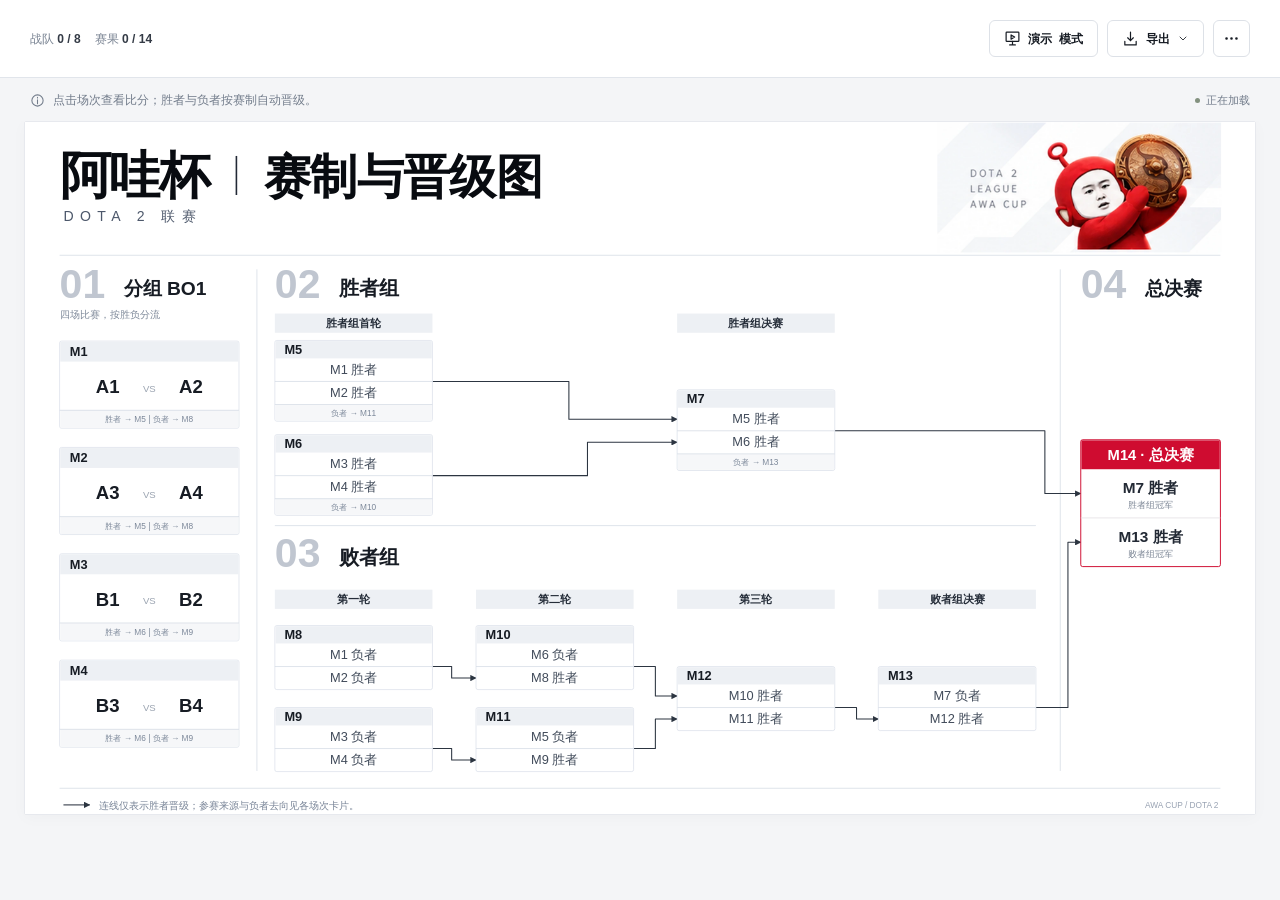
==== site/league/bracket.html @ de8dd4de "Add seasonal league page and synchronize published brackets" ====
<!doctype html>
<html lang="zh-CN">
<head>
<meta charset="utf-8">
<meta name="viewport" content="width=device-width,initial-scale=1">
<meta name="color-scheme" content="light">
<meta name="description" content="阿哇杯 M1–M14 赛制与晋级图。离线编辑战队、队标与赛果，自动更新胜败者对阵。">
<title>阿哇杯｜赛制与晋级图 · 可编辑版</title>
<style>
:root{--ink:#161b23;--muted:#7a8493;--line:#e1e5eb;--soft:#f5f6f8;--red:#cf0c30;--font:Arial,"PingFang SC","Microsoft YaHei","Noto Sans CJK SC",sans-serif}
*{box-sizing:border-box}body{margin:0;font:14px/1.5 var(--font);color:var(--ink);background:#f4f5f7}button,input,select{font:inherit}button{cursor:pointer}button:disabled{cursor:not-allowed;opacity:.45}button,input,a{outline-offset:4px}button:focus-visible,input:focus-visible{outline:2px solid var(--red)}button{color:inherit}button svg{width:17px;height:17px;flex:none}button svg,.inline-icon{fill:none;stroke:currentColor;stroke-width:1.7;stroke-linecap:round;stroke-linejoin:round}button{display:inline-flex;align-items:center;justify-content:center;gap:7px}button[hidden],[hidden]{display:none!important}
.toolbar{height:78px;padding:0 30px;display:flex;align-items:center;gap:25px;background:#fff;border-bottom:1px solid var(--line);position:sticky;top:0;z-index:10}.brand{display:flex;align-items:center;gap:12px;flex-shrink:0}.brand-mark{width:36px;height:36px;background:var(--red);color:#fff;display:grid;place-items:center;font-size:11px;font-weight:800;letter-spacing:.5px;border-radius:3px}.brand-name{font-size:15px;letter-spacing:.5px;font-weight:700}.brand-sub{font-size:10px;color:var(--muted);letter-spacing:1.8px;margin-top:1px}.toolbar-stats{display:flex;align-items:center;gap:14px;font-size:12px;color:var(--muted);border-left:1px solid var(--line);padding-left:24px}.toolbar-stats b{color:#343b46;font-weight:700;font-variant-numeric:tabular-nums}.actions{display:flex;align-items:center;gap:9px;margin-left:auto}.btn{height:37px;padding:0 14px;border:1px solid #dde1e7;background:#fff;border-radius:6px;font-size:12px;font-weight:600;white-space:nowrap;transition:background .15s,border-color .15s}.btn:hover{background:#f5f6f8;border-color:#bfc6d0}.btn.primary{background:#171c24;border-color:#171c24;color:#fff}.btn.primary:hover{background:#343b46}.btn.red{background:var(--red);border-color:var(--red);color:#fff}.btn.red:hover{background:#b90a2b}.btn.text{border-color:transparent;background:transparent}.btn.danger{color:#b91b35}.btn.icon{width:37px;padding:0}.menu-wrap{position:relative}.menu{position:absolute;right:0;top:46px;min-width:235px;background:#fff;border:1px solid var(--line);border-radius:9px;box-shadow:0 12px 35px #151b281a;padding:6px;z-index:30}.menu button{width:100%;justify-content:flex-start;border:0;background:none;padding:11px 10px;border-radius:4px;font-size:12px;white-space:nowrap}.menu button:hover{background:#f3f4f7}.menu small{color:#88909c;font-size:10px;margin-left:auto}.menu hr{border:0;border-top:1px solid var(--line);margin:5px}.menu .danger{color:#b91b35}.hintbar{display:flex;align-items:center;justify-content:space-between;gap:15px;padding:13px 30px 12px;color:#727c8b;font-size:12px}.hintbar .left{display:flex;align-items:center;gap:8px}.hintbar .inline-icon{width:15px;height:15px}.save-state{display:flex;align-items:center;gap:6px;white-space:nowrap;font-size:11px}.save-dot{width:5px;height:5px;border-radius:50%;background:#83917f}.save-state.warn{color:#b45b19}.save-state.warn .save-dot{background:#b45b19}.workspace{padding:0 24px 24px;overflow:auto}.sheet{max-width:1920px;margin:0 auto;border:1px solid #e7e9ee;box-shadow:0 3px 16px #232b3607;background:#fff;border-radius:2px}.sheet svg{display:block;width:100%;height:auto;aspect-ratio:16/9}.mobile-hint{display:none}.presentation-exit{position:fixed;right:16px;top:16px;background:#ffffffed;box-shadow:0 4px 15px #0001;z-index:30}.presentation .toolbar,.presentation .hintbar,.presentation .mobile-hint{display:none}.presentation .workspace{width:100vw;height:100vh;padding:12px;display:flex;align-items:center;justify-content:center;background:#fff;overflow:hidden}.presentation .sheet{width:min(calc(100vw - 24px),calc((100vh - 24px)*16/9));max-width:none;min-width:0;border:0;box-shadow:none;margin:0}.presentation .sheet svg{pointer-events:none}.presentation .editor-only{display:none}
dialog{color:var(--ink);font-family:var(--font);border:1px solid #dde2e9;padding:0;background:#fff;border-radius:14px;box-shadow:0 20px 80px #1520362e;max-height:calc(100vh - 48px)}dialog::backdrop{background:#1822325c;backdrop-filter:blur(2px)}.dialog-head{display:flex;align-items:flex-start;gap:20px;justify-content:space-between;padding:25px 26px 19px;border-bottom:1px solid var(--line)}.dialog-head h2{margin:0 0 5px;font-size:21px;letter-spacing:-.3px}.dialog-head p{margin:0;font-size:12px;line-height:1.7;color:var(--muted)}.close-button{border:0;background:#f5f6f8;border-radius:50%;width:29px;height:29px;font-size:20px;font-weight:400;flex-shrink:0;line-height:1}.close-button:hover{background:#e9ecf1}.dialog-body{padding:22px 26px}.dialog-foot{padding:17px 26px;border-top:1px solid var(--line);display:flex;align-items:center;justify-content:flex-end;gap:9px;background:#fafbfc}.dialog-foot .note{margin-right:auto;font-size:11px;color:var(--muted)}.dialog-foot .btn{height:39px}.team-dialog{width:720px}.team-dialog form{display:flex;flex-direction:column;max-height:calc(100vh - 48px)}.team-dialog .dialog-body{overflow:auto}.team-grid{display:grid;grid-template-columns:1fr 1fr;gap:23px 24px}.team-group-title{font-size:11px;font-weight:700;letter-spacing:.8px;color:#89919e;margin:0 0 11px}.team-row{display:flex;gap:11px;align-items:center;margin-bottom:14px}.logo-upload{position:relative;width:47px;height:47px;display:grid;place-items:center;border:1px solid #dce1e8;background:#f5f6f8;border-radius:8px;flex:none;cursor:pointer}.logo-upload img{width:38px;height:38px;object-fit:contain}.logo-upload span{font-size:14px;font-weight:700;color:#929aa7}.logo-upload:hover{border-color:#697385}.logo-upload:after{content:'＋';position:absolute;background:#202632;color:#fff;font-size:11px;right:-4px;bottom:-4px;width:16px;height:16px;border:2px solid #fff;border-radius:50%;line-height:12px;text-align:center}.team-field{flex:1;min-width:0}.field-label{font-size:10px;display:flex;justify-content:space-between;align-items:center;gap:8px;margin-bottom:4px;color:#747e8e}.field-label b{font-size:11px;font-weight:700;color:#596475}.field-label button{background:none;border:0;padding:0;font-size:10px;color:#9198a3}.field-label button:hover{color:var(--red)}.team-field input,.score-input{border:1px solid #dce1e8;border-radius:5px;background:#fff;color:var(--ink)}.team-field input{height:36px;padding:0 10px;width:100%;font-size:13px}.team-field input::placeholder{color:#a2a9b4}.info-box{margin-top:10px;padding:12px 14px;border:1px solid #e7eaf0;background:#f7f8fa;border-radius:6px;color:#707b8d;font-size:11px;line-height:1.85}.info-box b{color:#414b5a;font-weight:600}.match-dialog{width:540px}.match-kicker{font-size:10px;letter-spacing:1.3px;color:#959daa;font-weight:700;margin-bottom:6px}.match-side{display:flex;gap:11px;align-items:center;padding:16px 0;border-bottom:1px solid #edf0f4}.match-side:last-of-type{border-bottom:0}.match-logo{height:38px;width:38px;background:#f0f2f5;border:1px solid #e7eaf0;border-radius:6px;display:grid;place-items:center;flex-shrink:0;overflow:hidden}.match-logo img{width:32px;height:32px;object-fit:contain}.match-logo span{font-size:12px;font-weight:700;color:#818b99}.match-team{flex:1;min-width:0}.match-team-name{font-size:15px;font-weight:600;overflow-wrap:anywhere}.match-team-source{font-size:11px;color:#949dab;margin-top:3px}.score-input{width:55px;height:39px;text-align:center;font-size:18px;font-variant-numeric:tabular-nums;-moz-appearance:textfield}.score-input::-webkit-inner-spin-button{-webkit-appearance:none}.winner-choice{min-width:68px;border:1px solid #dce1e8;background:#fff;border-radius:5px;height:38px;font-size:11px;color:#798391}.winner-choice[aria-pressed="true"]{border-color:#1b232e;background:#1b232e;color:#fff}.result-info{font-size:11px;line-height:1.8;color:#7b8492;margin:15px 0 0}.field-error{font-size:12px;line-height:1.7;color:#bd1f38;background:#fff1f3;border-radius:5px;padding:10px 12px;margin-top:13px}.match-foot-left{margin-right:auto}.confirm-dialog{width:420px}.confirm-dialog .dialog-body{padding-top:25px;padding-bottom:24px}.confirm-dialog h2{font-size:18px;margin:0 0 11px}.confirm-dialog p{color:#717c8c;font-size:13px;line-height:1.85;white-space:pre-line;margin:0}.toast{position:fixed;bottom:28px;left:50%;transform:translateX(-50%);padding:12px 19px;background:#202631;color:#fff;box-shadow:0 5px 20px #0002;border-radius:7px;z-index:100;font-size:12px;max-width:min(600px,calc(100vw - 30px));text-align:center;line-height:1.6}.help-dialog{width:600px}.help-section{margin:0 0 19px}.help-section h3{font-size:13px;margin:0 0 5px}.help-section p{font-size:12px;color:#747e8c;line-height:1.85;margin:0}.help-section:last-child{margin-bottom:0}.keyboard{font-family:inherit;font-size:10px;padding:2px 5px;border:1px solid #dfe3ea;border-radius:3px;background:#f7f8fa}
@media(max-width:1150px){.toolbar{padding:0 20px;gap:16px}.toolbar-stats{padding-left:17px;gap:10px}.brand-sub{display:none}.actions{gap:6px}.hintbar{padding-left:22px;padding-right:22px}.btn{padding:0 11px}}
@media(max-width:900px){.toolbar{height:auto;min-height:78px;flex-wrap:wrap;padding:13px 16px;gap:11px}.toolbar-stats{margin-left:auto;border-left:0;padding-left:0}.actions{width:100%;margin-left:0}.actions .btn.primary{flex:1}.brand-name{font-size:14px}.hintbar{align-items:flex-start;padding:12px 16px;gap:10px}.hintbar .left{line-height:1.7}.hintbar .left .inline-icon{display:none}.save-state{font-size:10px}.workspace{padding:0 14px 20px}.sheet{min-width:1200px}.mobile-hint{display:block;font-size:10px;color:#919aa6;padding:0 16px 10px}.team-dialog{width:calc(100vw - 24px)}.team-grid{gap:10px 18px}.dialog-head,.dialog-body,.dialog-foot{padding-left:20px;padding-right:20px}.presentation .sheet{min-width:0}.match-dialog{width:min(540px,calc(100vw - 24px))}}
@media(max-width:550px){.team-grid{grid-template-columns:1fr}.team-row{margin-bottom:13px}.team-dialog form{max-height:calc(100dvh - 32px)}dialog{max-height:calc(100dvh - 32px)}.dialog-head{padding-top:20px}.dialog-head h2{font-size:19px}.dialog-foot .note{display:none}.toolbar .action-label-optional{display:none}.match-side{gap:8px}.winner-choice{min-width:56px;padding:0 8px}.match-dialog .dialog-body{padding-left:18px;padding-right:18px}.score-input{width:44px}.match-logo{height:32px;width:32px}.match-team-name{font-size:13px}.match-team-source{font-size:10px}.confirm-dialog{width:calc(100vw - 32px)}}
@media print{@page{size:A3 landscape;margin:5mm}body{background:#fff}.toolbar,.hintbar,.mobile-hint,.presentation-exit,.toast,dialog{display:none!important}.workspace,.presentation .workspace{padding:0;width:auto;height:auto;display:block;overflow:visible}.sheet,.presentation .sheet{width:100%;max-width:none;min-width:0;border:0;box-shadow:none}.sheet svg{width:100%;height:auto;break-inside:avoid}.editor-only{display:none}}
.view-only .team-hit{pointer-events:none}.view-only .editor-only{display:none}.toolbar{position:relative}.toolbar .brand{display:none}.toolbar-stats{border-left:0;padding-left:0}.workspace{padding-bottom:16px}
</style>
</head>
<body>
<header class="toolbar">
 <div class="brand"><div class="brand-mark" aria-hidden="true">AWA</div><div><div class="brand-name">赛程编辑器</div><div class="brand-sub">AWA CUP · BRACKET STUDIO</div></div></div>
 <div class="toolbar-stats"><span>战队 <b id="teamCount">0 / 8</b></span><span>赛果 <b id="resultCount">0 / 14</b></span></div>
 <nav class="actions" aria-label="赛程工具">
  <button class="btn primary" id="editTeams"><svg viewBox="0 0 24 24"><path d="M16 21v-2a4 4 0 0 0-4-4H6a4 4 0 0 0-4 4v2M22 21v-2a4 4 0 0 0-3-3.87"/><circle cx="9" cy="7" r="4"/><path d="M16 3.13a4 4 0 0 1 0 7.75"/></svg>战队设置</button>
  <button class="btn" id="present"><svg viewBox="0 0 24 24"><rect x="3" y="3" width="18" height="13" rx="1"/><path d="M12 16v5M8 21h8m-6-14 5 3-5 3z"/></svg>演示<span class="action-label-optional">模式</span></button>
  <div class="menu-wrap"><button class="btn" id="exportToggle" aria-expanded="false" aria-controls="exportMenu"><svg viewBox="0 0 24 24"><path d="M12 3v12m-4-4 4 4 4-4M4 16v5h16v-5"/></svg>导出<svg viewBox="0 0 24 24" style="width:12px"><path d="m6 9 6 6 6-6"/></svg></button>
   <div class="menu" id="exportMenu" hidden>
    <button id="exportHTML">保存当前 HTML <small>可继续编辑 / 分享</small></button>
    <button id="exportPNG">导出高清 PNG <small>3840 × 2160</small></button>
    <button id="exportSVG">导出矢量 SVG <small>无损缩放</small></button>
    <hr><button id="exportJSON">导出赛程数据 <small>JSON 备份</small></button>
    <button id="importJSON">导入赛程数据 <small>JSON 恢复</small></button>
   </div>
  </div>
  <div class="menu-wrap"><button class="btn icon" id="moreToggle" aria-label="更多操作" aria-expanded="false" aria-controls="moreMenu"><svg viewBox="0 0 24 24"><circle cx="5" cy="12" r="1"/><circle cx="12" cy="12" r="1"/><circle cx="19" cy="12" r="1"/></svg></button><div class="menu" id="moreMenu" hidden><button id="help">使用说明</button><button id="print">打印赛程</button><hr><button class="danger" id="clearResults">清空比赛结果 <small>保留战队</small></button><button class="danger" id="resetAll">重置全部内容</button></div></div>
 </nav>
</header>
<div class="hintbar"><div class="left"><svg class="inline-icon" viewBox="0 0 24 24"><circle cx="12" cy="12" r="9"/><path d="M12 11v6M12 7v1"/></svg><span>点击分组赛队名编辑战队，点击场次卡片录入赛果；后续对阵自动更新。</span></div><div class="save-state" id="saveState" role="status"><i class="save-dot"></i><span>正在加载</span></div></div>
<div class="mobile-hint">横向滑动查看完整赛程。导出的图片和 HTML 始终保留完整画面。</div>
<main class="workspace" aria-label="阿哇杯赛程"><div class="sheet" id="canvas"></div></main>
<button class="btn presentation-exit" id="exitPresent" hidden>退出演示 <span class="keyboard">Esc</span></button>
<noscript><p style="padding:30px">请在允许 JavaScript 的浏览器中打开本文件，以编辑战队和查看完整赛程。</p></noscript>

<dialog class="team-dialog" id="teamDialog" aria-labelledby="teamDialogTitle">
 <form id="teamForm">
 <div class="dialog-head"><div><h2 id="teamDialogTitle">战队设置</h2><p>填写 8 支战队。名称与队标会同步到该战队后续的全部场次。</p></div><button type="button" class="close-button" data-close="teamDialog" aria-label="关闭">×</button></div>
 <div class="dialog-body"><div class="team-grid" id="teamGrid"></div><div class="info-box"><b>队标可选：</b>点击左侧方块上传 PNG、JPG 或 WebP，单张不超过 5 MB。图片会压缩并保存在此文件的数据中，发布赛程时一起保存到平台。<br>名称最多 24 个字符；未填写时使用 A1、A2 等席位编号。修改名称不会改变该席位已有的胜负记录。</div><div class="field-error" id="teamError" hidden></div></div>
 <div class="dialog-foot"><span class="note">修改后点击平台上方「发布赛程」。</span><button type="button" class="btn" data-close="teamDialog">取消</button><button type="submit" class="btn red">保存战队</button></div>
 </form>
</dialog>

<dialog class="match-dialog" id="matchDialog" aria-labelledby="matchTitle">
 <form id="matchForm">
 <div class="dialog-head"><div><div class="match-kicker" id="matchKicker"></div><h2 id="matchTitle">录入赛果</h2><p id="matchSubtitle"></p></div><button class="close-button" type="button" data-close="matchDialog" aria-label="关闭">×</button></div>
 <div class="dialog-body"><div id="matchSides"></div><div class="result-info" id="resultInfo"></div><div class="info-box" id="matchRoute"></div><div class="field-error" id="matchError" hidden></div></div>
 <div class="dialog-foot"><div class="match-foot-left"><button type="button" class="btn text danger" id="clearMatch">清除本场</button></div><button type="button" class="btn" data-close="matchDialog">取消</button><button type="submit" class="btn red" id="saveMatch">保存赛果</button></div>
 </form>
</dialog>

<dialog class="confirm-dialog" id="confirmDialog" aria-labelledby="confirmTitle"><div class="dialog-body"><h2 id="confirmTitle"></h2><p id="confirmText"></p></div><div class="dialog-foot"><button class="btn" id="confirmNo">取消</button><button class="btn red" id="confirmYes">确认</button></div></dialog>
<dialog class="help-dialog" id="helpDialog" aria-labelledby="helpTitle"><div class="dialog-head"><div><h2 id="helpTitle">使用说明</h2><p>本届使用 M1–M14 固定赛制；管理员发布后所有人可查看。</p></div><button class="close-button" data-close="helpDialog" aria-label="关闭">×</button></div><div class="dialog-body">
 <section class="help-section"><h3>1. 填写战队</h3><p>点击「战队设置」，或直接点击分组赛中的队名，填写 A1–A4、B1–B4 对应的 8 支战队。队标为可选项。名称留空时保留席位编号。</p></section>
 <section class="help-section"><h3>2. 录入赛果</h3><p>点击比赛卡片，选择获胜战队并保存；比分可留空，也可只保存尚未结束的比分。上游赛果确定后，下游的胜者、负者席位自动替换为真实战队。修改已有胜负时，系统会提示清除受影响的下游赛果，避免出现错误对阵。</p></section>
 <section class="help-section"><h3>3. 阅读晋级关系</h3><p>图中黑色连线仅表示胜者晋级。分组赛分流和胜者组负者落位写在卡片底部，后续卡片也会标注参赛来源。交叉落位严格使用 M5 负者 → M11、M6 负者 → M10；M7 负者进入 M13。仅分组赛预设 BO1，其他场次不擅自添加赛制，总决赛不额外增加重置赛。</p></section>
 <section class="help-section"><h3>4. 保存和分享</h3><p>修改暂存在当前页面，点击平台上方「发布赛程」后统一保存。离开前请发布或导出 JSON 备份。PNG 与 SVG 可用于发群，镜像站会在下一次同步后更新。</p></section>
 <section class="help-section"><h3>5. 演示</h3><p>「演示模式」隐藏编辑工具。按 Esc 返回编辑；导出的 PNG / SVG 不包含工具栏。超长队名在图中自动省略，可悬停或打开比赛卡片查看全称。</p></section>
</div><div class="dialog-foot"><button class="btn primary" data-close="helpDialog">知道了</button></div></dialog>
<input type="file" id="jsonFile" accept=".json,application/json" hidden>
<input type="file" id="logoFile" accept="image/png,image/jpeg,image/webp" hidden>
<div class="toast" id="toast" role="status" aria-live="polite" hidden></div>

<script id="initial-data" type="application/json">{"schema": "awacup-bracket-v1", "workspaceId": "awa-white-bracket-editor-v1", "updatedAt": null, "teams": {"A1": {"name": "", "logo": ""}, "A2": {"name": "", "logo": ""}, "A3": {"name": "", "logo": ""}, "A4": {"name": "", "logo": ""}, "B1": {"name": "", "logo": ""}, "B2": {"name": "", "logo": ""}, "B3": {"name": "", "logo": ""}, "B4": {"name": "", "logo": ""}}, "matches": {}}</script>
<script id="art-data" type="application/json">"[data-uri]"</script>
<script type="module" src="./bracket.js"></script>
</body>
</html>
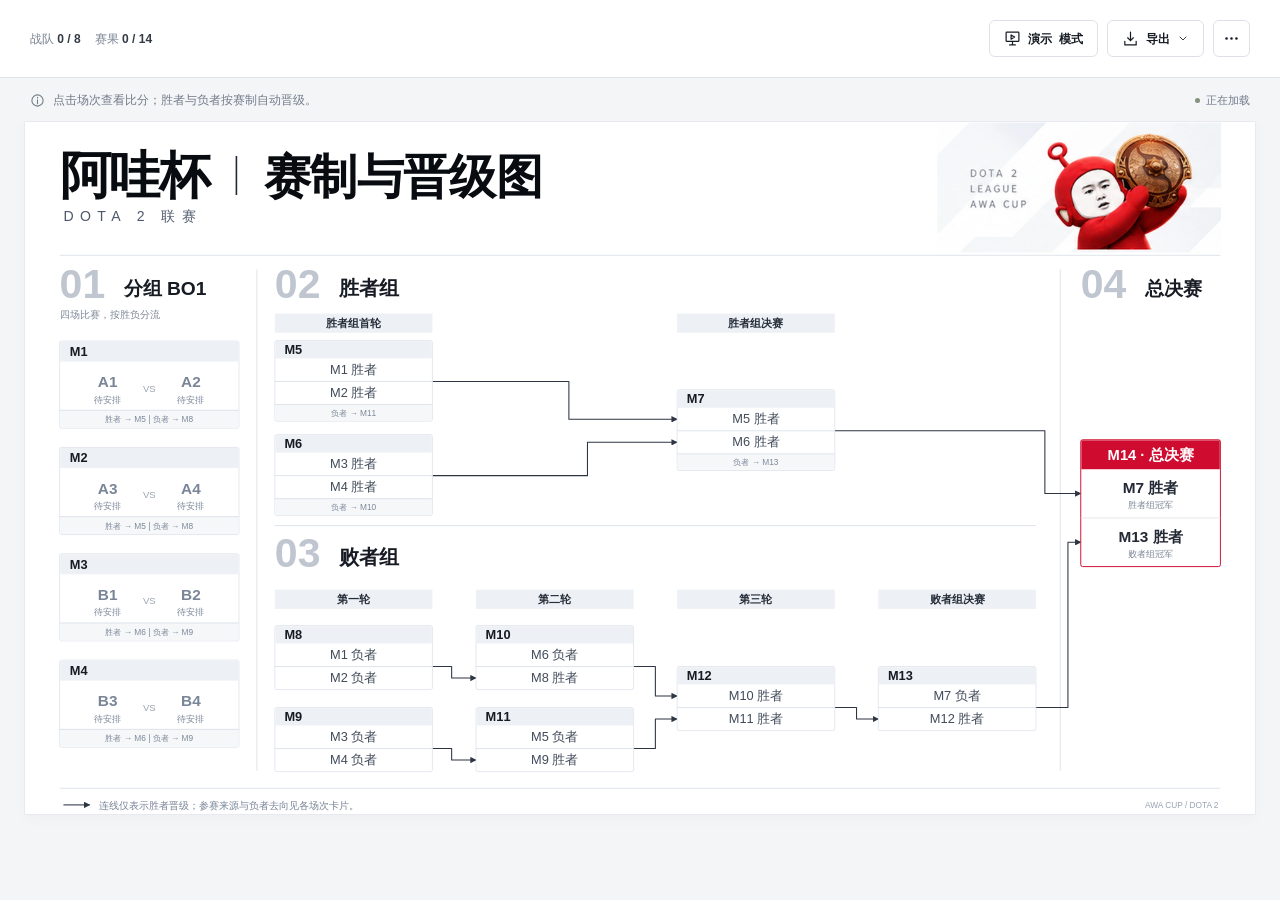
==== commit 5746ce14: "Separate registered league teams from assigned bracket slots" ====
--- a/site/league/bracket.html
+++ b/site/league/bracket.html
@@ -16,6 +16,7 @@
 @media(max-width:550px){.team-grid{grid-template-columns:1fr}.team-row{margin-bottom:13px}.team-dialog form{max-height:calc(100dvh - 32px)}dialog{max-height:calc(100dvh - 32px)}.dialog-head{padding-top:20px}.dialog-head h2{font-size:19px}.dialog-foot .note{display:none}.toolbar .action-label-optional{display:none}.match-side{gap:8px}.winner-choice{min-width:56px;padding:0 8px}.match-dialog .dialog-body{padding-left:18px;padding-right:18px}.score-input{width:44px}.match-logo{height:32px;width:32px}.match-team-name{font-size:13px}.match-team-source{font-size:10px}.confirm-dialog{width:calc(100vw - 32px)}}
 @media print{@page{size:A3 landscape;margin:5mm}body{background:#fff}.toolbar,.hintbar,.mobile-hint,.presentation-exit,.toast,dialog{display:none!important}.workspace,.presentation .workspace{padding:0;width:auto;height:auto;display:block;overflow:visible}.sheet,.presentation .sheet{width:100%;max-width:none;min-width:0;border:0;box-shadow:none}.sheet svg{width:100%;height:auto;break-inside:avoid}.editor-only{display:none}}
 .view-only .team-hit{pointer-events:none}.view-only .editor-only{display:none}.toolbar{position:relative}.toolbar .brand{display:none}.toolbar-stats{border-left:0;padding-left:0}.workspace{padding-bottom:16px}
+.team-row{align-items:flex-start;border-bottom:1px solid #e7eaf0;padding-bottom:18px;margin-bottom:18px}.roster-label{display:block;font-size:14px;color:#596475;margin:12px 0 6px}.team-field textarea{display:block;width:100%;resize:vertical;border:1px solid #dce1e8;border-radius:5px;padding:9px 10px;font:14px/1.6 var(--font);color:var(--ink);background:#fff}.team-field input{font-size:14px}.field-label,.field-label b{font-size:14px}.team-dialog .dialog-head,.team-dialog .dialog-foot{flex-shrink:0}
 </style>
 </head>
 <body>
@@ -37,16 +38,19 @@
   <div class="menu-wrap"><button class="btn icon" id="moreToggle" aria-label="更多操作" aria-expanded="false" aria-controls="moreMenu"><svg viewBox="0 0 24 24"><circle cx="5" cy="12" r="1"/><circle cx="12" cy="12" r="1"/><circle cx="19" cy="12" r="1"/></svg></button><div class="menu" id="moreMenu" hidden><button id="help">使用说明</button><button id="print">打印赛程</button><hr><button class="danger" id="clearResults">清空比赛结果 <small>保留战队</small></button><button class="danger" id="resetAll">重置全部内容</button></div></div>
  </nav>
 </header>
-<div class="hintbar"><div class="left"><svg class="inline-icon" viewBox="0 0 24 24"><circle cx="12" cy="12" r="9"/><path d="M12 11v6M12 7v1"/></svg><span>点击分组赛队名编辑战队，点击场次卡片录入赛果；后续对阵自动更新。</span></div><div class="save-state" id="saveState" role="status"><i class="save-dot"></i><span>正在加载</span></div></div>
+<div class="hintbar"><div class="left"><svg class="inline-icon" viewBox="0 0 24 24"><circle cx="12" cy="12" r="9"/><path d="M12 11v6M12 7v1"/></svg><span>先录入报名名单，再安排首轮对阵；后续对阵按赛果自动更新。</span></div><div class="save-state" id="saveState" role="status"><i class="save-dot"></i><span>正在加载</span></div></div>
 <div class="mobile-hint">横向滑动查看完整赛程。导出的图片和 HTML 始终保留完整画面。</div>
 <main class="workspace" aria-label="阿哇杯赛程"><div class="sheet" id="canvas"></div></main>
 <button class="btn presentation-exit" id="exitPresent" hidden>退出演示 <span class="keyboard">Esc</span></button>
 <noscript><p style="padding:30px">请在允许 JavaScript 的浏览器中打开本文件，以编辑战队和查看完整赛程。</p></noscript>
 
+<dialog class="team-dialog" id="assignmentDialog" aria-labelledby="assignmentTitle">
+ <form id="assignmentForm"><div class="dialog-head"><div><h2 id="assignmentTitle">安排首轮对阵</h2><p>从报名战队中选择参赛队伍。席位可以留空，同一队伍只能安排一次。</p></div><button type="button" class="close-button" data-close="assignmentDialog" aria-label="关闭">×</button></div><div class="dialog-body"><div class="team-grid" id="assignmentGrid"></div><div class="field-error" id="assignmentError" hidden></div></div><div class="dialog-foot"><button type="button" class="btn" data-close="assignmentDialog">取消</button><button type="submit" class="btn red">保存对阵安排</button></div></form>
+</dialog>
 <dialog class="team-dialog" id="teamDialog" aria-labelledby="teamDialogTitle">
  <form id="teamForm">
- <div class="dialog-head"><div><h2 id="teamDialogTitle">战队设置</h2><p>填写 8 支战队。名称与队标会同步到该战队后续的全部场次。</p></div><button type="button" class="close-button" data-close="teamDialog" aria-label="关闭">×</button></div>
- <div class="dialog-body"><div class="team-grid" id="teamGrid"></div><div class="info-box"><b>队标可选：</b>点击左侧方块上传 PNG、JPG 或 WebP，单张不超过 5 MB。图片会压缩并保存在此文件的数据中，发布赛程时一起保存到平台。<br>名称最多 24 个字符；未填写时使用 A1、A2 等席位编号。修改名称不会改变该席位已有的胜负记录。</div><div class="field-error" id="teamError" hidden></div></div>
+ <div class="dialog-head"><div><h2 id="teamDialogTitle">报名战队</h2><p>先填写队名和名单，不会自动安排对手。分组确定后再点击「安排对阵」。</p></div><button type="button" class="close-button" data-close="teamDialog" aria-label="关闭">×</button></div>
+ <div class="dialog-body"><div class="team-grid" id="teamGrid"></div><div class="info-box"><b>队标可选：</b>点击左侧方块上传 PNG、JPG 或 WebP，单张不超过 5 MB。图片会压缩并保存在此文件的数据中，发布赛程时一起保存到平台。<br>名称最多 24 个字符。报名编号与赛程席位独立，修改名单不会自动安排对手。</div><div class="field-error" id="teamError" hidden></div></div>
  <div class="dialog-foot"><span class="note">修改后点击平台上方「发布赛程」。</span><button type="button" class="btn" data-close="teamDialog">取消</button><button type="submit" class="btn red">保存战队</button></div>
  </form>
 </dialog>
@@ -76,4 +80,3 @@
 <script type="module" src="./bracket.js"></script>
 </body>
 </html>
-
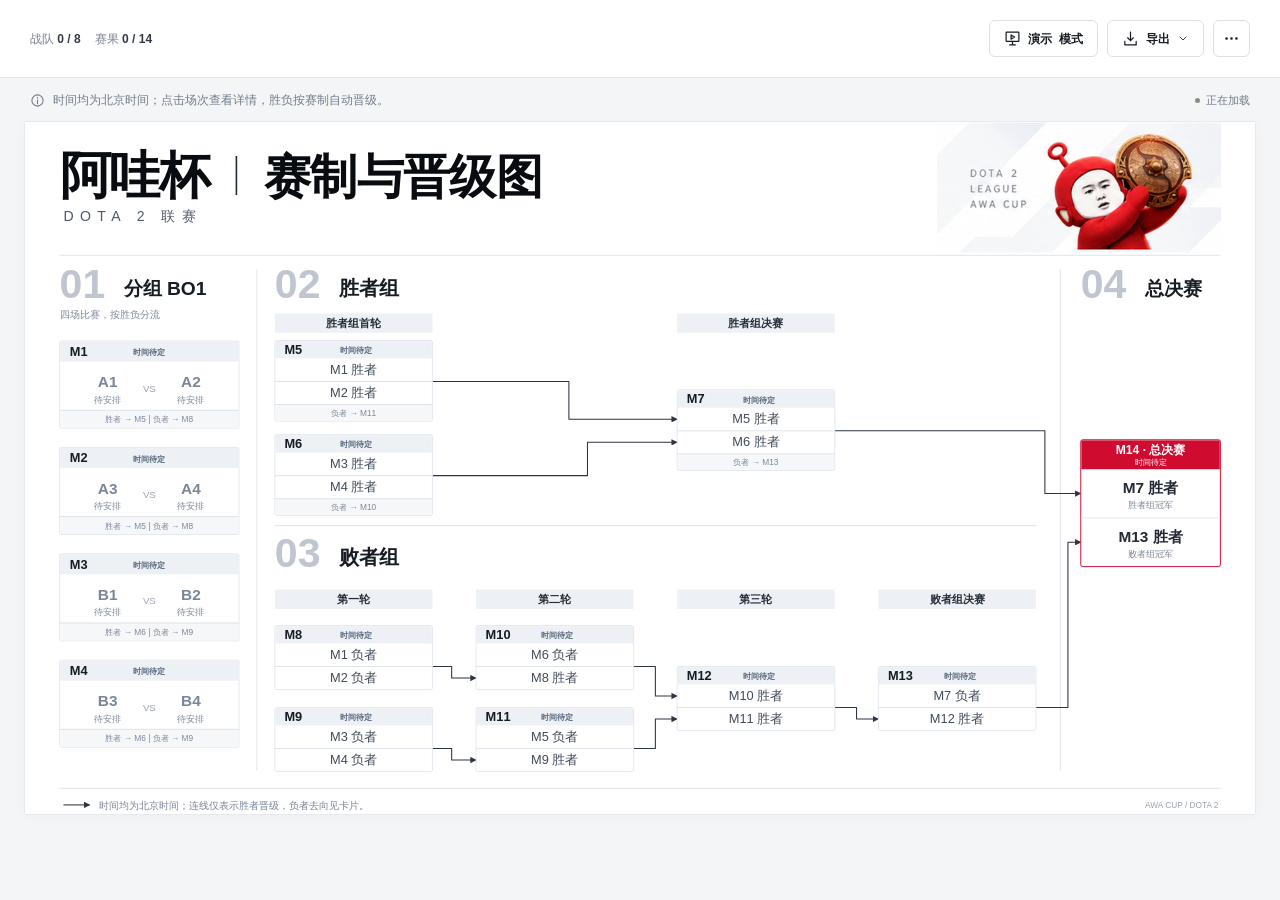
==== commit f206c029: "Add league match schedules and net-record relationship rankings" ====
--- a/site/league/bracket.html
+++ b/site/league/bracket.html
@@ -58,8 +58,8 @@
 <dialog class="match-dialog" id="matchDialog" aria-labelledby="matchTitle">
  <form id="matchForm">
  <div class="dialog-head"><div><div class="match-kicker" id="matchKicker"></div><h2 id="matchTitle">录入赛果</h2><p id="matchSubtitle"></p></div><button class="close-button" type="button" data-close="matchDialog" aria-label="关闭">×</button></div>
- <div class="dialog-body"><div id="matchSides"></div><div class="result-info" id="resultInfo"></div><div class="info-box" id="matchRoute"></div><div class="field-error" id="matchError" hidden></div></div>
- <div class="dialog-foot"><div class="match-foot-left"><button type="button" class="btn text danger" id="clearMatch">清除本场</button></div><button type="button" class="btn" data-close="matchDialog">取消</button><button type="submit" class="btn red" id="saveMatch">保存赛果</button></div>
+ <div class="dialog-body"><label for="matchTime" style="display:block;margin-bottom:18px;font-size:14px">比赛时间（北京时间）<input id="matchTime" type="datetime-local" min="2000-01-01T00:00" max="2099-12-31T23:59" style="display:block;width:100%;padding:10px;margin-top:8px;font:inherit;border:1px solid #cbd2dc;border-radius:6px"><small style="display:block;margin-top:6px;color:#737d8c">可在参赛队伍确定前排期；留空表示时间待定。</small></label><div id="matchSides"></div><div class="result-info" id="resultInfo"></div><div class="info-box" id="matchRoute"></div><div class="field-error" id="matchError" hidden></div></div>
+ <div class="dialog-foot"><div class="match-foot-left"><button type="button" class="btn text danger" id="clearMatch">清除赛果</button></div><button type="button" class="btn" data-close="matchDialog">取消</button><button type="submit" class="btn red" id="saveMatch">保存时间与赛果</button></div>
  </form>
 </dialog>
 
